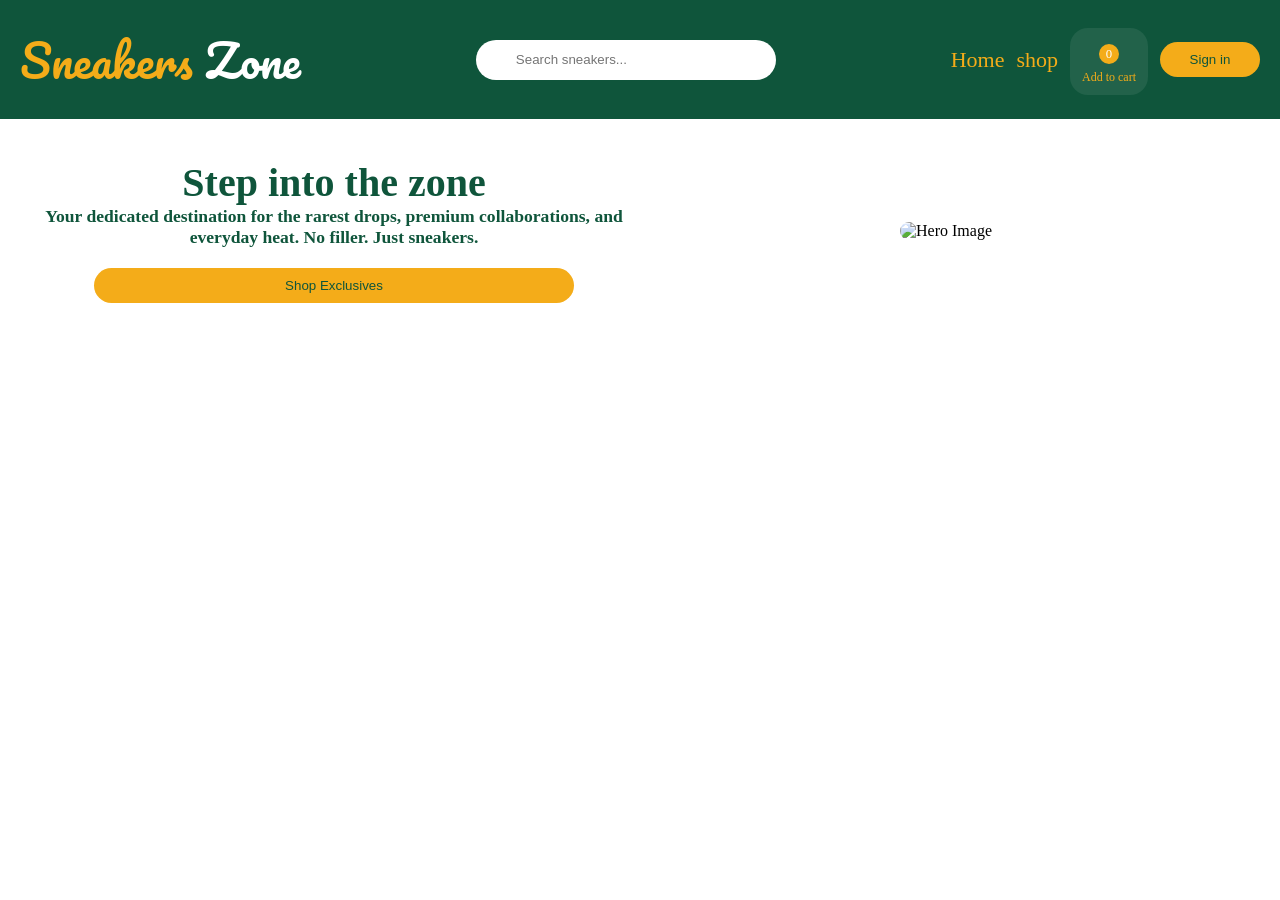
==== index.html @ bef979de "i created a top navigation bar also i have inseterd a hero image and text" ====
<!DOCTYPE html>
<html lang="en">
<head>
    <meta charset="UTF-8">
    <meta name="viewport" content="width=device-width, initial-scale=1.0">
    <title>Home | Page</title>
    <link rel="stylesheet" href="styles.css">

    <!-- icon links -->
     <script src="https://kit.fontawesome.com/0833b0931c.js" crossorigin="anonymous"></script>
     <!-- font sneakers zone -->
      <link rel="preconnect" href="https://fonts.googleapis.com">
<link rel="preconnect" href="https://fonts.gstatic.com" crossorigin>
<link href="https://fonts.googleapis.com/css2?family=Pacifico&display=swap" rel="stylesheet">
</head>
<body>
    <header>
        <div class="navigation-bar">
            <div class="logo">
                <p>Sneakers <span>Zone</span></p>
            </div>

            <button class="menu-toggle" type="button" aria-label="Open menu" aria-expanded="false">
                <span></span>
                <span></span>
                <span></span>
            </button>

            <div class="input-box">
                <span class="search-icon"><i class="fas fa-search"></i></span>
                <input type="text" placeholder="Search sneakers...">
            </div>

            <nav class="links desktop-links">
                <ul>
                    <li><a href="#home">Home</a></li>
                    <li><a href="#home">shop</a></li>
                    <li class="cart-item">
                        <div class="cart-widget" aria-label="Shopping cart">
                            <i class="fas fa-shopping-cart"></i>
                            <span class="cart-count">0</span>
                            <span class="cart-label">Add to cart</span>
                        </div>
                    </li>
                </ul>
                <button>Sign in</button>
            </nav>

            <div class="mobile-sidebar-backdrop" id="mobileSidebarBackdrop"></div>

            <aside class="mobile-sidebar" id="mobileSidebar" aria-hidden="true">
                <div class="sidebar-header">
                    <span>Menu</span>
                    <button class="close-sidebar" type="button" " aria-label="Close menu">×</button>
                </div>
                <ul>
                    <li>
                        <a href="#home"><i class="fas fa-home" style="color: rgb(244, 172, 25);"></i> Home</a>
                    </li>
                    <li>
                        <a href="#home"><i class="fas fa-shopping-bag" style="color: rgb(244, 172, 25);"></i> Shop</a>
                    </li>
                    <li>
                        <div class="cart-widget" aria-label="Shopping cart">
                            <i class="fas fa-shopping-cart"></i>
                            <span class="cart-count">0</span>
                            <span class="cart-label">Add to cart</span>
                        </div>
                    </li>
                    <li><button class="sidebar-signin">Sign in</button></li>
                </ul>
            </aside>
        </div>
    </header>
    <main>
        <div class="hero-section">
            <div class="hero-text">
                <h1 class="hero-heading">Step into the zone</h1>
                <h2>Your dedicated destination for the rarest drops, premium collaborations, and everyday heat. No filler. Just sneakers.</h2>
                <button class="hero-button">Shop Exclusives <span><i class="fas fa-arrow-right"></i></span></button>


            </div>
            <div class="hero-image">
                <img src="assets/hero-shoes.png" style="width: 350px; height: auto;" alt="Hero Image">
            </div>

        </div>
    </main>
    <footer>
    </footer>






    <script src="script.js"></script>
</body>
</html>
---- styles.css ----
* {
    margin: 0;
    padding: 0;
    box-sizing: border-box;
}

:root {
    --primary: #0f553b;
    --secondary: rgb(244, 172, 25);
}
.navigation-bar {
    position: relative;
    display: flex;
    flex-wrap: wrap;
    justify-content: space-between;
    align-items: center;
    gap: 12px;
    padding: 20px;
    background-color: var(--primary);
    width: 100%;
}

.logo p {
    font-size: 45px;
    color: var(--secondary);
    /* font-weight: 800; */
    font-family: "Pacifico", cursive;
}

.logo p span {
    color: white;
}

.input-box {
    position: relative;
    flex: 1 1 min(220px, 100%);
    max-width: 300px;
    width: 100%;
    margin: 0 auto;
}

.menu-toggle {
    display: none;
    flex-direction: column;
    justify-content: center;
    gap: 4px;
    width: 44px;
    height: 44px;
    border: none;
    border-radius: 10px;
    background: rgba(255,255,255,0.12);
    cursor: pointer;
}

.menu-toggle span {
    display: block;
    width: 24px;
    height: 2px;
    margin: 0 auto;
    background: var(--secondary);
    border-radius: 999px;
}

.mobile-sidebar,
.mobile-sidebar-backdrop {
    display: none;
}
.input-box input {
    height: 40px;
    width: 100%;
    padding: 0 12px 0 40px;
    border: none;
    border-radius: 999px;
    outline: none;
}
.search-icon {
    position: absolute;
    left: 14px;
    top: 50%;
    transform: translateY(-50%);
    color: var(--primary);
    pointer-events: none;
    font-size: 0.95rem;
}

/* stylling links */
.links, .links ul {
    display: flex;
    flex-wrap: wrap;
    align-items: center;
    justify-content: center;
    gap: 12px;
}
.links ul li a {
    text-decoration: none;
    font-size: 22px;
    color: var(--secondary);
}

.links ul li {
    list-style-type: none;
}
.cart-widget {
    display: inline-flex;
    flex-direction: column;
    align-items: center;
    gap: 6px;
    padding: 10px 12px;
    color: var(--secondary);
    background: rgba(255,255,255,0.08);
    border-radius: 18px;
}
.cart-widget i {
    font-size: 1.1rem;
}
.cart-count {
    display: inline-flex;
    align-items: center;
    justify-content: center;
    width: 20px;
    height: 20px;
    font-size: 0.8rem;
    color: white;
    background: var(--secondary);
    border-radius: 50%;
}
.cart-label {
    font-size: 0.75rem;
    color: var(--secondary);
}
button {
    min-width: 100px;
    padding: 8px 14px;
    color: var(--primary);
    background-color: var(--secondary);
    height: 35px;
    border: none;
    border-radius: 20px;
    cursor: pointer;
}

@media (max-width: 820px) {
    .navigation-bar {
        flex-direction: column;
        justify-content: center;
        align-items: center;
        gap: 18px;
        padding-top: 64px;
    }

    .logo {
        text-align: center;
        width: 100%;
    }

    .menu-toggle {
        display: flex;
        position: absolute;
        top: 16px;
        right: 16px;
    }

    .desktop-links {
        display: none;
    }

    .mobile-sidebar-backdrop {
        display: block;
        position: fixed;
        inset: 0;
        background: rgba(0, 0, 0, 0.45);
        opacity: 0;
        pointer-events: none;
        transition: opacity 0.28s ease;
        z-index: 20;
    }

    .mobile-sidebar-backdrop.show {
        opacity: 1;
        pointer-events: auto;
    }

    .mobile-sidebar {
        display: block;
        position: fixed;
        top: 0;
        right: 0;
        width: min(285px, 82vw);
        height: 100vh;
        padding: 20px;
        background: var(--primary);
        box-shadow: -8px 0 24px rgba(0, 0, 0, 0.25);
        transform: translateX(105%);
        transition: transform 0.3s ease;
        z-index: 30;
    }

    .mobile-sidebar.open {
        transform: translateX(0);
    }

    .sidebar-header {
        display: flex;
        align-items: center;
        justify-content: space-between;
        color: var(--secondary);
        font-size: 1.1rem;
        font-weight: 700;
        margin-bottom: 20px;
    }

    .close-sidebar {

        border: none;
        width: 40px;
        height: 40px;
        background: var(--secondary);
        color: white;
        font-size: 1.5rem;
        cursor: pointer;
    }

    .mobile-sidebar ul {
        display: flex;
        flex-direction: column;
        gap: 18px;
        align-items: flex-start;
    }

    .mobile-sidebar li {
        list-style: none;
        width: 100%;
    }

    .mobile-sidebar a {
        text-decoration: none;
        color: var(--secondary);
        font-size: 1.1rem;
    }

    .mobile-sidebar .cart-widget {
        width: fit-content;
    }

    .sidebar-signin {
        width: 100%;
        /* max-width: 180px; */

    }

    .input-box {
        width: 100%;
        max-width: 360px;
        margin: 0 auto;
    }
}

@media (max-width: 560px) {
    .navigation-bar {
        padding: 16px;
        width: 100%;
    }
    .input-box input {
        height: 42px;
        padding: 0 12px 0 42px;
    }
    .links ul li a {
        font-size: 18px;
    }
    .cart-widget {
        padding: 8px 10px;
    }
    .cart-label {
        font-size: 0.7rem;
    }
}


/* hero section */
.hero-section {
    display: flex;
    align-items: center;
    justify-content: center;
    gap: 12px;
    padding: 40px 20px;
    text-align: center;
}
.hero-section h1 {
    font-size: 2.5rem;
    color: var(--primary);
    font-weight: 700;
}
.hero-section h2 {
    font-size: 1.1rem;
    color: var(--primary);
    max-width: 600px;
    margin: 0 auto;
}
.hero-section button {
    margin-top: 20px;
    width: 80%;
}
.hero-section img {
    max-width: 100%;
    height: auto;
    border-radius: 12px;
    animation: animate alternate 3s ease-in-out infinite;
}

.hero-section .hero-content {
    flex: 1 1 min(300px, 100%);
    max-width: 600px;
}

.hero-section .hero-image {
    flex: 1 1 min(300px, 100%);
    max-width: 600px;
}
.hero-section .hero-image img {
    width: 100%;
    height: auto;
    border-radius: 12px;
}

@keyframes animate {
    0% {
        transform: translateY(0);
    }
    50% {
        transform: translateY(-20px);
    }
    100% {
        transform: translateY(0);
    }
}

@media (max-width: 820px) {
    .hero-section {
        flex-direction: column;
        text-align: center;
    }
    .hero-section .hero-content {
        order: 2;
    }
    .hero-section .hero-image {
        order: 1;
    }
    .hero-section .hero-image img {
        max-width: 80%;
        margin-top: 20px;
        height: auto;
    }
    .hero-section h1 {
        font-size: 2rem;
    }
    .hero-secction h2 {
        font-size: 1rem;
    }
    .hero-section button {
        margin-top: 16px;
        width: 100%;
        font-size: 1rem;
    }


}
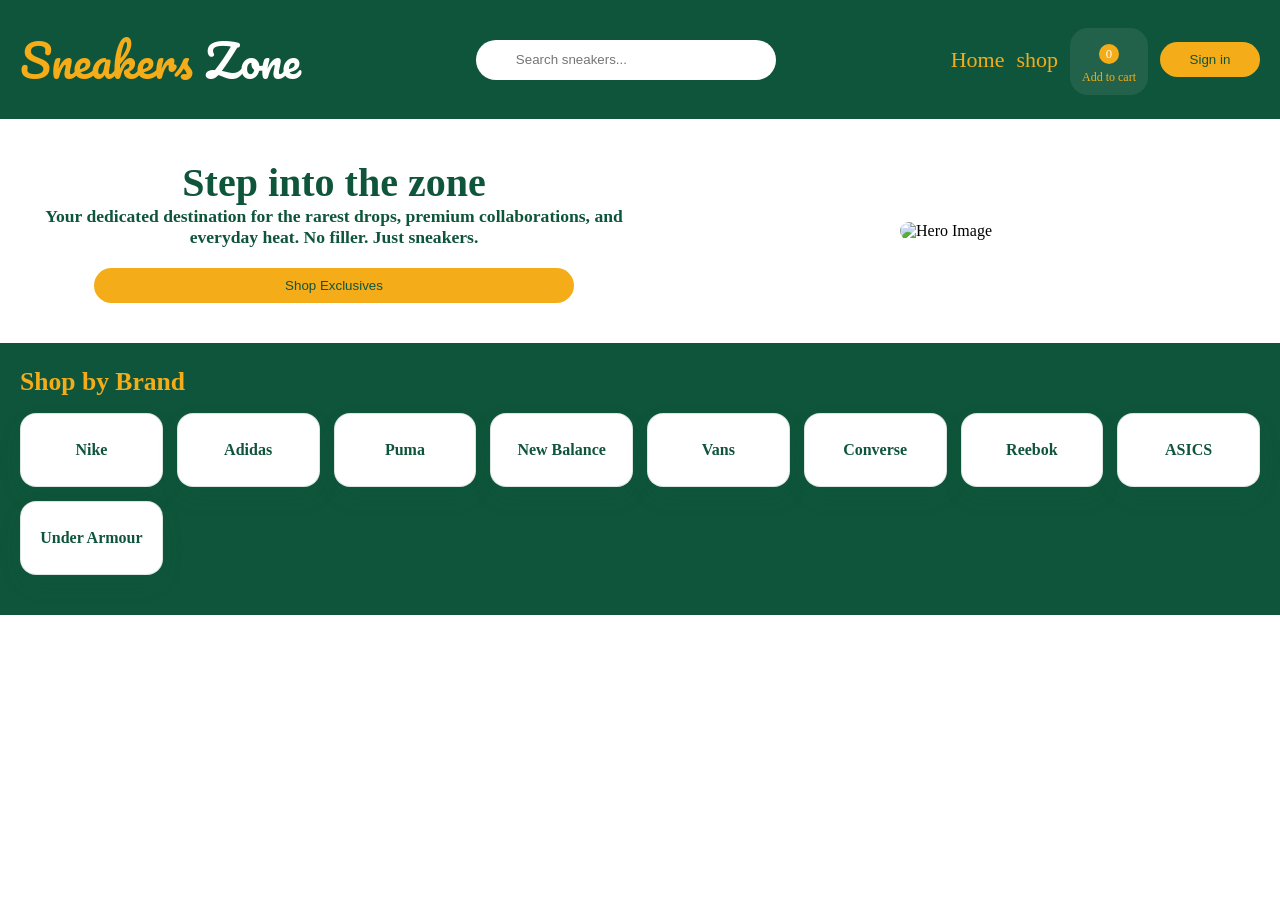
==== commit 1f2498e4: "i have inserted a brand category section" ====
--- a/index.html
+++ b/index.html
@@ -78,14 +78,26 @@
                 <h1 class="hero-heading">Step into the zone</h1>
                 <h2>Your dedicated destination for the rarest drops, premium collaborations, and everyday heat. No filler. Just sneakers.</h2>
                 <button class="hero-button">Shop Exclusives <span><i class="fas fa-arrow-right"></i></span></button>
-
-
             </div>
             <div class="hero-image">
                 <img src="assets/hero-shoes.png" style="width: 350px; height: auto;" alt="Hero Image">
             </div>
+        </div>
 
-        </div>
+        <section class="brand-section" aria-label="Popular sneaker brands">
+            <h2>Shop by Brand</h2>
+            <div class="brand-grid">
+                <a class="brand-card" href="/brand/nike">Nike</a>
+                <a class="brand-card" href="/brand/adidas">Adidas</a>
+                <a class="brand-card" href="/brand/puma">Puma</a>
+                <a class="brand-card" href="/brand/new-balance">New Balance</a>
+                <a class="brand-card" href="/brand/vans">Vans</a>
+                <a class="brand-card" href="/brand/converse">Converse</a>
+                <a class="brand-card" href="/brand/reebok">Reebok</a>
+                <a class="brand-card" href="/brand/asics">ASICS</a>
+                <a class="brand-card" href="/brand/under-armour">Under Armour</a>
+            </div>
+        </section>
     </main>
     <footer>
     </footer>
--- a/styles.css
+++ b/styles.css
@@ -137,6 +137,47 @@
     border: none;
     border-radius: 20px;
     cursor: pointer;
+}
+
+
+
+/* Brand section */
+.brand-section {
+    padding: 24px 20px 40px;
+    /* background: #f5f7f6; */
+    background-color: var(--primary);
+}
+
+.brand-section h2 {
+    margin-bottom: 16px;
+    color: var(--secondary);
+    font-size: 1.6rem;
+}
+
+.brand-grid {
+    display: grid;
+    grid-template-columns: repeat(auto-fit, minmax(140px, 1fr));
+    gap: 14px;
+}
+
+.brand-card {
+    display: flex;
+    align-items: center;
+    justify-content: center;
+    min-height: 74px;
+    text-decoration: none;
+    font-weight: 700;
+    color: var(--primary);
+    background: white;
+    border: 1px solid rgba(15, 85, 59, 0.15);
+    border-radius: 16px;
+    box-shadow: 0 10px 24px rgba(15, 85, 59, 0.08);
+    transition: transform 0.2s ease, box-shadow 0.2s ease;
+}
+
+.brand-card:hover {
+    transform: translateY(-2px);
+    box-shadow: 0 14px 28px rgba(15, 85, 59, 0.12);
 }
 
 @media (max-width: 820px) {
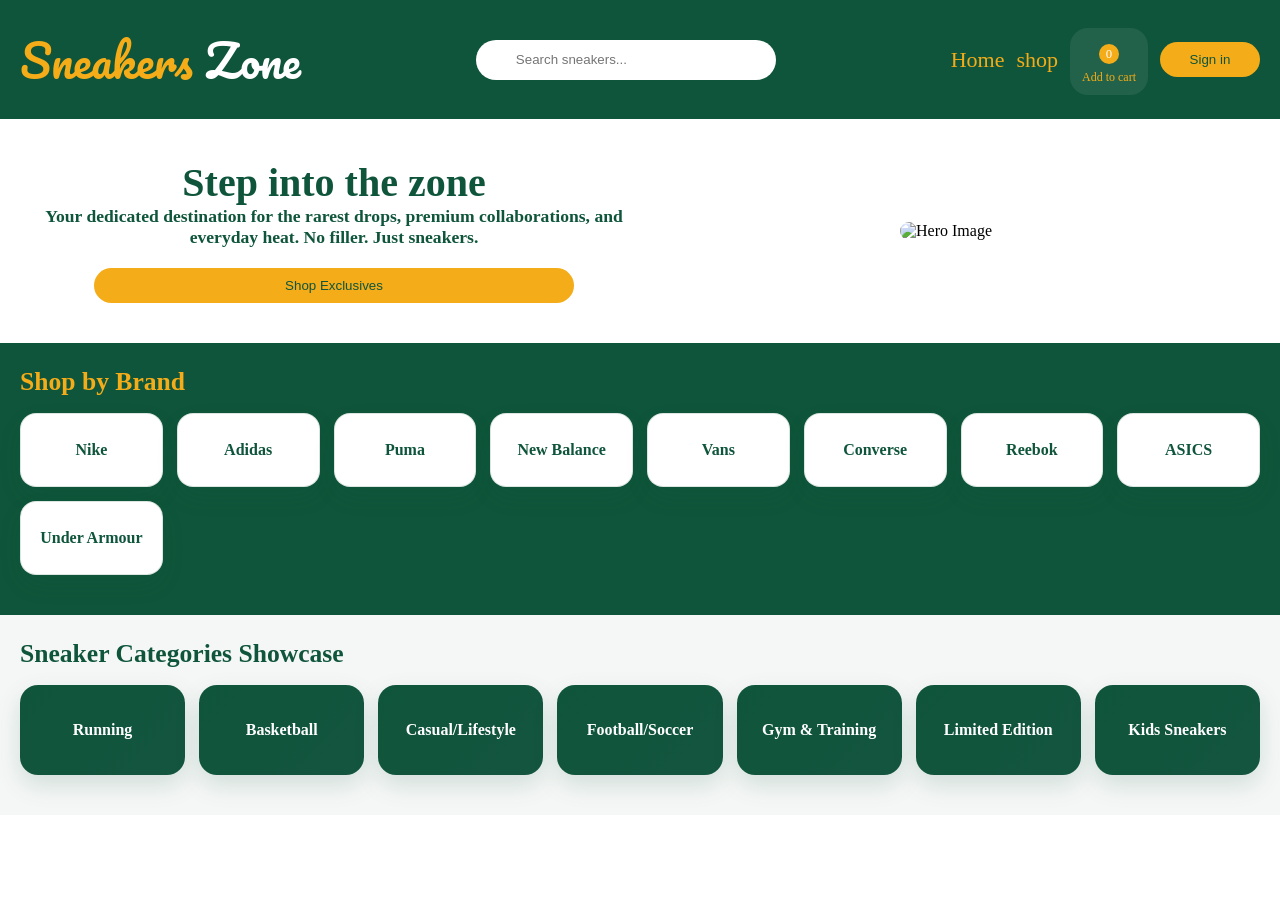
==== commit d37d321c: "i added a category showcase" ====
--- a/index.html
+++ b/index.html
@@ -98,6 +98,19 @@
                 <a class="brand-card" href="/brand/under-armour">Under Armour</a>
             </div>
         </section>
+
+        <section class="category-section" aria-label="Sneaker categories showcase">
+            <h2>Sneaker Categories Showcase</h2>
+            <div class="category-grid">
+                <a class="category-card" href="/category/running">Running</a>
+                <a class="category-card" href="/category/basketball">Basketball</a>
+                <a class="category-card" href="/category/casual-lifestyle">Casual/Lifestyle</a>
+                <a class="category-card" href="/category/football-soccer">Football/Soccer</a>
+                <a class="category-card" href="/category/gym-training">Gym &amp; Training</a>
+                <a class="category-card" href="/category/limited-edition">Limited Edition</a>
+                <a class="category-card" href="/category/kids">Kids Sneakers</a>
+            </div>
+        </section>
     </main>
     <footer>
     </footer>
--- a/styles.css
+++ b/styles.css
@@ -178,6 +178,44 @@
 .brand-card:hover {
     transform: translateY(-2px);
     box-shadow: 0 14px 28px rgba(15, 85, 59, 0.12);
+}
+
+.category-section {
+    padding: 24px 20px 40px;
+    background: #f5f7f6;
+}
+
+.category-section h2 {
+    margin-bottom: 16px;
+    color: var(--primary);
+    font-size: 1.6rem;
+}
+
+.category-grid {
+    display: grid;
+    grid-template-columns: repeat(auto-fit, minmax(160px, 1fr));
+    gap: 14px;
+}
+
+.category-card {
+    display: flex;
+    align-items: center;
+    justify-content: center;
+    min-height: 90px;
+    padding: 12px;
+    text-align: center;
+    text-decoration: none;
+    color: white;
+    font-weight: 700;
+    background: linear-gradient(135deg, var(--primary), #14553f);
+    border-radius: 18px;
+    box-shadow: 0 10px 24px rgba(15, 85, 59, 0.15);
+    transition: transform 0.2s ease, box-shadow 0.2s ease;
+}
+
+.category-card:hover {
+    transform: translateY(-2px);
+    box-shadow: 0 14px 28px rgba(15, 85, 59, 0.2);
 }
 
 @media (max-width: 820px) {
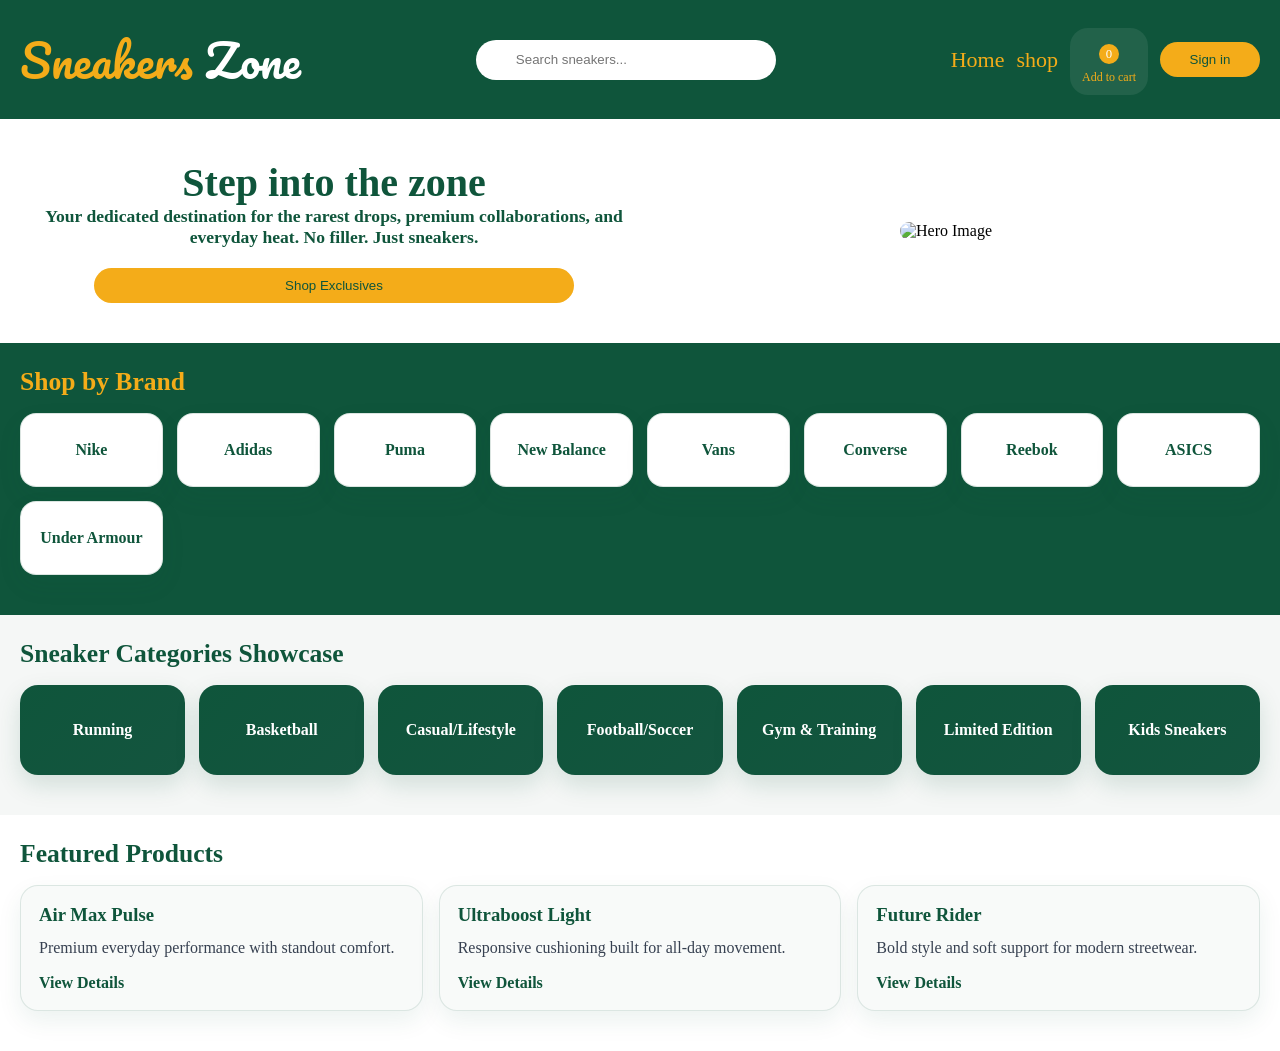
==== commit 585cd30b: "i added fatured prooduct section" ====
--- a/index.html
+++ b/index.html
@@ -111,6 +111,27 @@
                 <a class="category-card" href="/category/kids">Kids Sneakers</a>
             </div>
         </section>
+
+        <section class="featured-section" aria-label="Featured products">
+            <h2>Featured Products</h2>
+            <div class="featured-grid">
+                <article class="product-card">
+                    <h3>Air Max Pulse</h3>
+                    <p>Premium everyday performance with standout comfort.</p>
+                    <a href="/product/air-max-pulse">View Details</a>
+                </article>
+                <article class="product-card">
+                    <h3>Ultraboost Light</h3>
+                    <p>Responsive cushioning built for all-day movement.</p>
+                    <a href="/product/ultraboost-light">View Details</a>
+                </article>
+                <article class="product-card">
+                    <h3>Future Rider</h3>
+                    <p>Bold style and soft support for modern streetwear.</p>
+                    <a href="/product/future-rider">View Details</a>
+                </article>
+            </div>
+        </section>
     </main>
     <footer>
     </footer>
--- a/styles.css
+++ b/styles.css
@@ -176,7 +176,7 @@
 }
 
 .brand-card:hover {
-    transform: translateY(-2px);
+    transform: translateY(-5px);
     box-shadow: 0 14px 28px rgba(15, 85, 59, 0.12);
 }
 
@@ -214,8 +214,51 @@
 }
 
 .category-card:hover {
-    transform: translateY(-2px);
+    transform: translateY(-5px);
     box-shadow: 0 14px 28px rgba(15, 85, 59, 0.2);
+}
+
+.featured-section {
+    padding: 24px 20px 40px;
+    background: white;
+}
+
+.featured-section h2 {
+    margin-bottom: 16px;
+    color: var(--primary);
+    font-size: 1.6rem;
+}
+
+.featured-grid {
+    display: grid;
+    grid-template-columns: repeat(auto-fit, minmax(220px, 1fr));
+    gap: 16px;
+}
+
+.product-card {
+    padding: 18px;
+    background: #f8faf9;
+    border: 1px solid rgba(15, 85, 59, 0.12);
+    border-radius: 18px;
+    box-shadow: 0 10px 24px rgba(15, 85, 59, 0.08);
+}
+
+.product-card h3 {
+    margin-bottom: 10px;
+    color: var(--primary);
+}
+
+.product-card p {
+    margin-bottom: 14px;
+    color: #374151;
+    line-height: 1.5;
+}
+
+.product-card a {
+    display: inline-block;
+    color: var(--primary);
+    font-weight: 700;
+    text-decoration: none;
 }
 
 @media (max-width: 820px) {
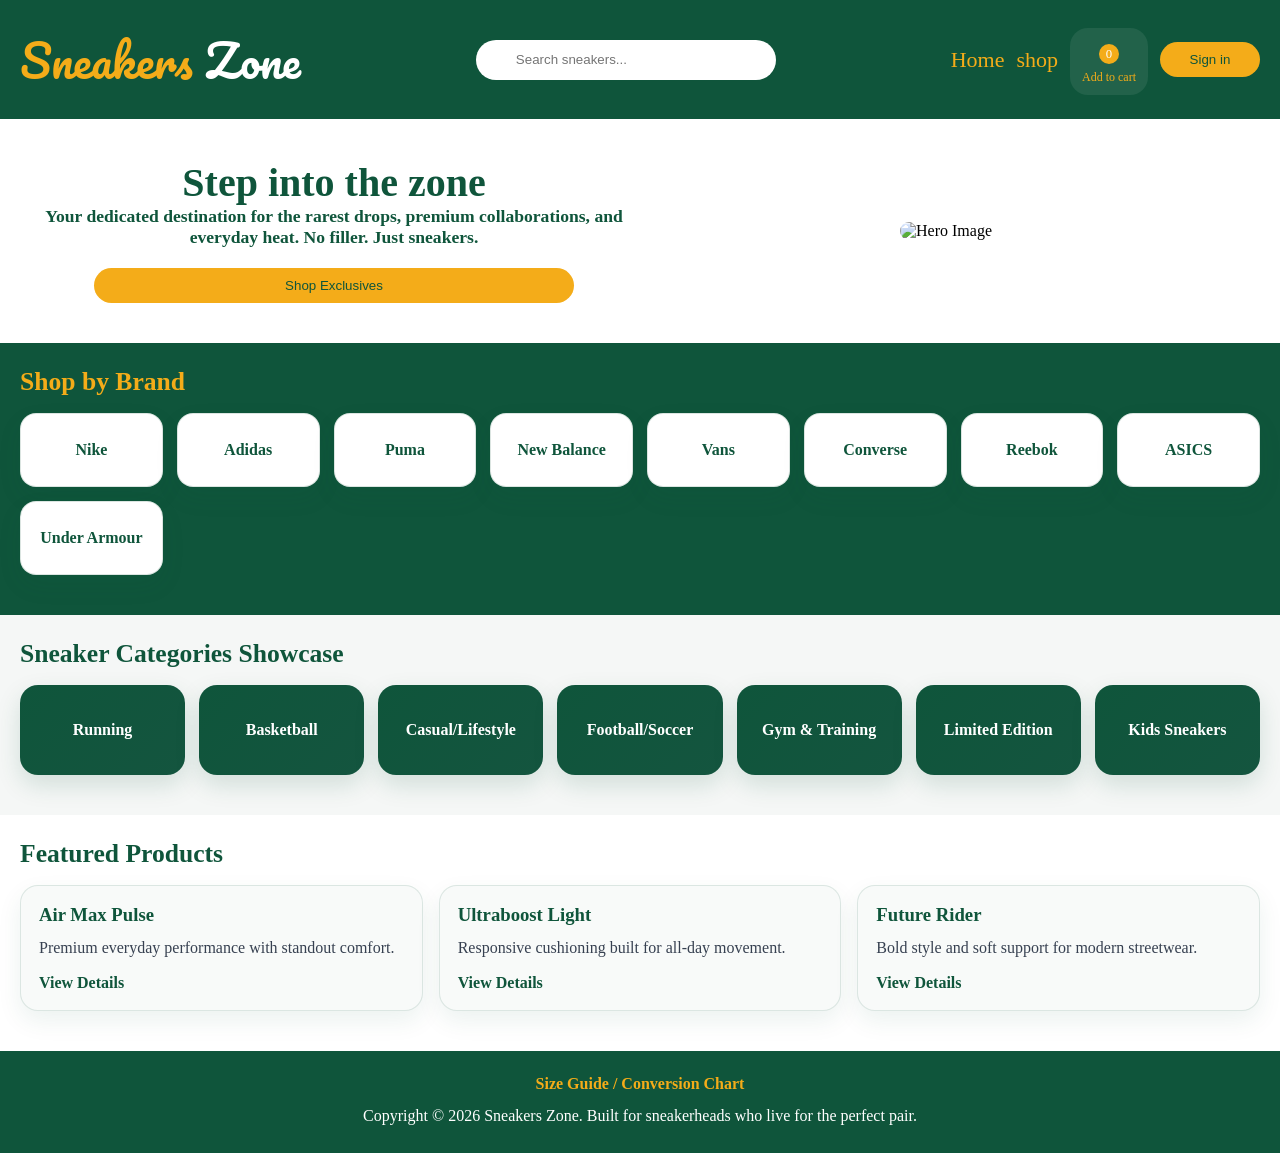
==== commit 1323c9a5: "i added a footer section on a page" ====
--- a/index.html
+++ b/index.html
@@ -133,7 +133,11 @@
             </div>
         </section>
     </main>
-    <footer>
+    <footer class="site-footer">
+        <div class="footer-links">
+            <a href="/size-guide">Size Guide / Conversion Chart</a>
+        </div>
+        <p>Copyright © 2026 Sneakers Zone. Built for sneakerheads who live for the perfect pair.</p>
     </footer>
 
 
--- a/styles.css
+++ b/styles.css
@@ -259,6 +259,27 @@
     color: var(--primary);
     font-weight: 700;
     text-decoration: none;
+}
+
+.site-footer {
+    padding: 24px 20px;
+    background: var(--primary);
+    color: white;
+    text-align: center;
+}
+
+.footer-links {
+    margin-bottom: 10px;
+}
+
+.footer-links a {
+    color: var(--secondary);
+    text-decoration: none;
+    font-weight: 700;
+}
+
+.site-footer p {
+    line-height: 1.6;
 }
 
 @media (max-width: 820px) {
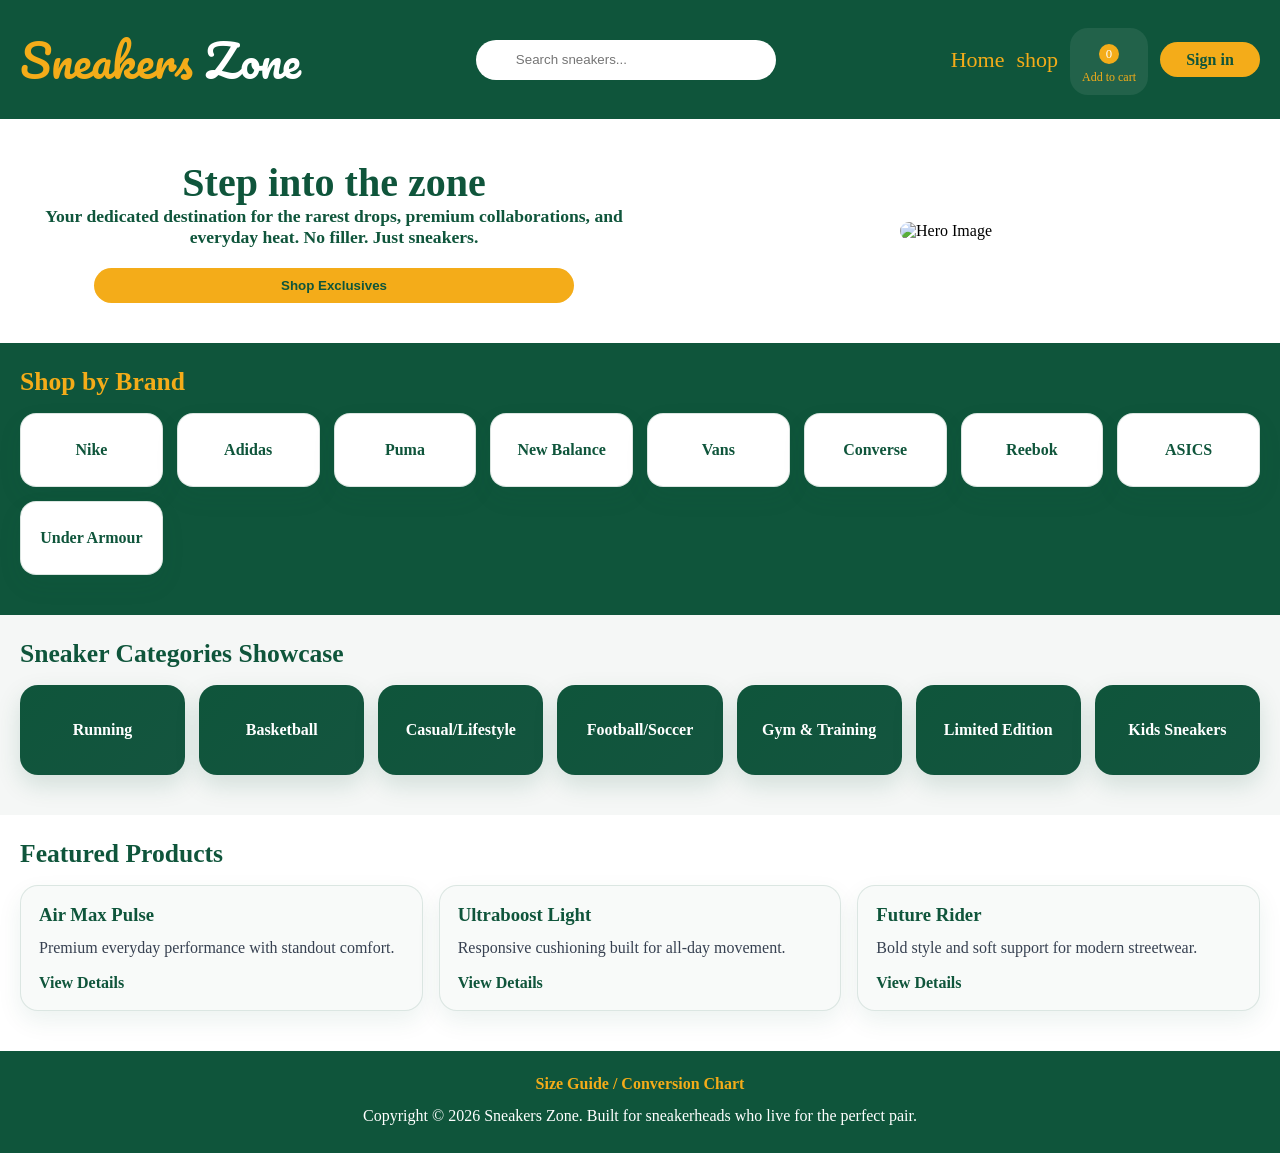
==== commit 7438fb32: "i have created both login and register form" ====
--- a/index.html
+++ b/index.html
@@ -43,7 +43,7 @@
                         </div>
                     </li>
                 </ul>
-                <button>Sign in</button>
+                <a class="signin-btn" href="login.html">Sign in</a>
             </nav>
 
             <div class="mobile-sidebar-backdrop" id="mobileSidebarBackdrop"></div>
@@ -67,7 +67,7 @@
                             <span class="cart-label">Add to cart</span>
                         </div>
                     </li>
-                    <li><button class="sidebar-signin">Sign in</button></li>
+                    <li><a class="signin-btn sidebar-signin" href="login.html">Sign in</a></li>
                 </ul>
             </aside>
         </div>
--- a/styles.css
+++ b/styles.css
@@ -128,7 +128,8 @@
     font-size: 0.75rem;
     color: var(--secondary);
 }
-button {
+button,
+.signin-btn {
     min-width: 100px;
     padding: 8px 14px;
     color: var(--primary);
@@ -137,6 +138,11 @@
     border: none;
     border-radius: 20px;
     cursor: pointer;
+    text-decoration: none;
+    display: inline-flex;
+    align-items: center;
+    justify-content: center;
+    font-weight: 700;
 }
 
 
@@ -280,6 +286,115 @@
 
 .site-footer p {
     line-height: 1.6;
+}
+
+.login-page {
+    background: #f5f7f6;
+}
+
+.login-shell {
+    min-height: 100vh;
+    display: grid;
+    place-items: center;
+    padding: 24px;
+}
+
+.login-card {
+    width: min(420px, 100%);
+    padding: 28px;
+    background: white;
+    border-radius: 20px;
+    box-shadow: 0 12px 34px rgba(15, 85, 59, 0.12);
+}
+
+.login-card h1 {
+    margin-bottom: 8px;
+    color: var(--primary);
+}
+
+.login-card p {
+    margin-bottom: 20px;
+    color: #4b5563;
+}
+
+.login-form {
+    display: grid;
+    gap: 12px;
+}
+
+.login-form label {
+    color: var(--primary);
+    font-weight: 700;
+}
+
+.login-form input {
+    height: 44px;
+    padding: 0 12px;
+    border: 1px solid rgba(15, 85, 59, 0.2);
+    border-radius: 12px;
+    outline: none;
+}
+
+.password-field {
+    position: relative;
+}
+
+.password-field input {
+    width: 100%;
+    padding-right: 42px;
+}
+
+.toggle-password {
+    position: absolute;
+    top: 50%;
+    right: 10px;
+    transform: translateY(-50%);
+    min-width: auto;
+    width: 28px;
+    height: 28px;
+    padding: 0;
+    border-radius: 50%;
+    background: transparent;
+    color: var(--primary);
+    font-size: 1rem;
+}
+
+.check-password-label {
+    display: flex;
+    align-items: center;
+    gap: 8px;
+    color: var(--primary);
+    font-size: 0.92rem;
+    font-weight: 700;
+}
+
+.check-password-label input {
+    width: auto;
+    height: auto;
+}
+
+.login-form button {
+    margin-top: 8px;
+}
+
+.register-text {
+    margin-top: 16px;
+    color: #4b5563;
+    font-size: 0.95rem;
+}
+
+.register-text a {
+    color: var(--primary);
+    font-weight: 700;
+    text-decoration: none;
+}
+
+.back-home {
+    display: inline-block;
+    margin-top: 18px;
+    color: var(--primary);
+    text-decoration: none;
+    font-weight: 700;
 }
 
 @media (max-width: 820px) {
